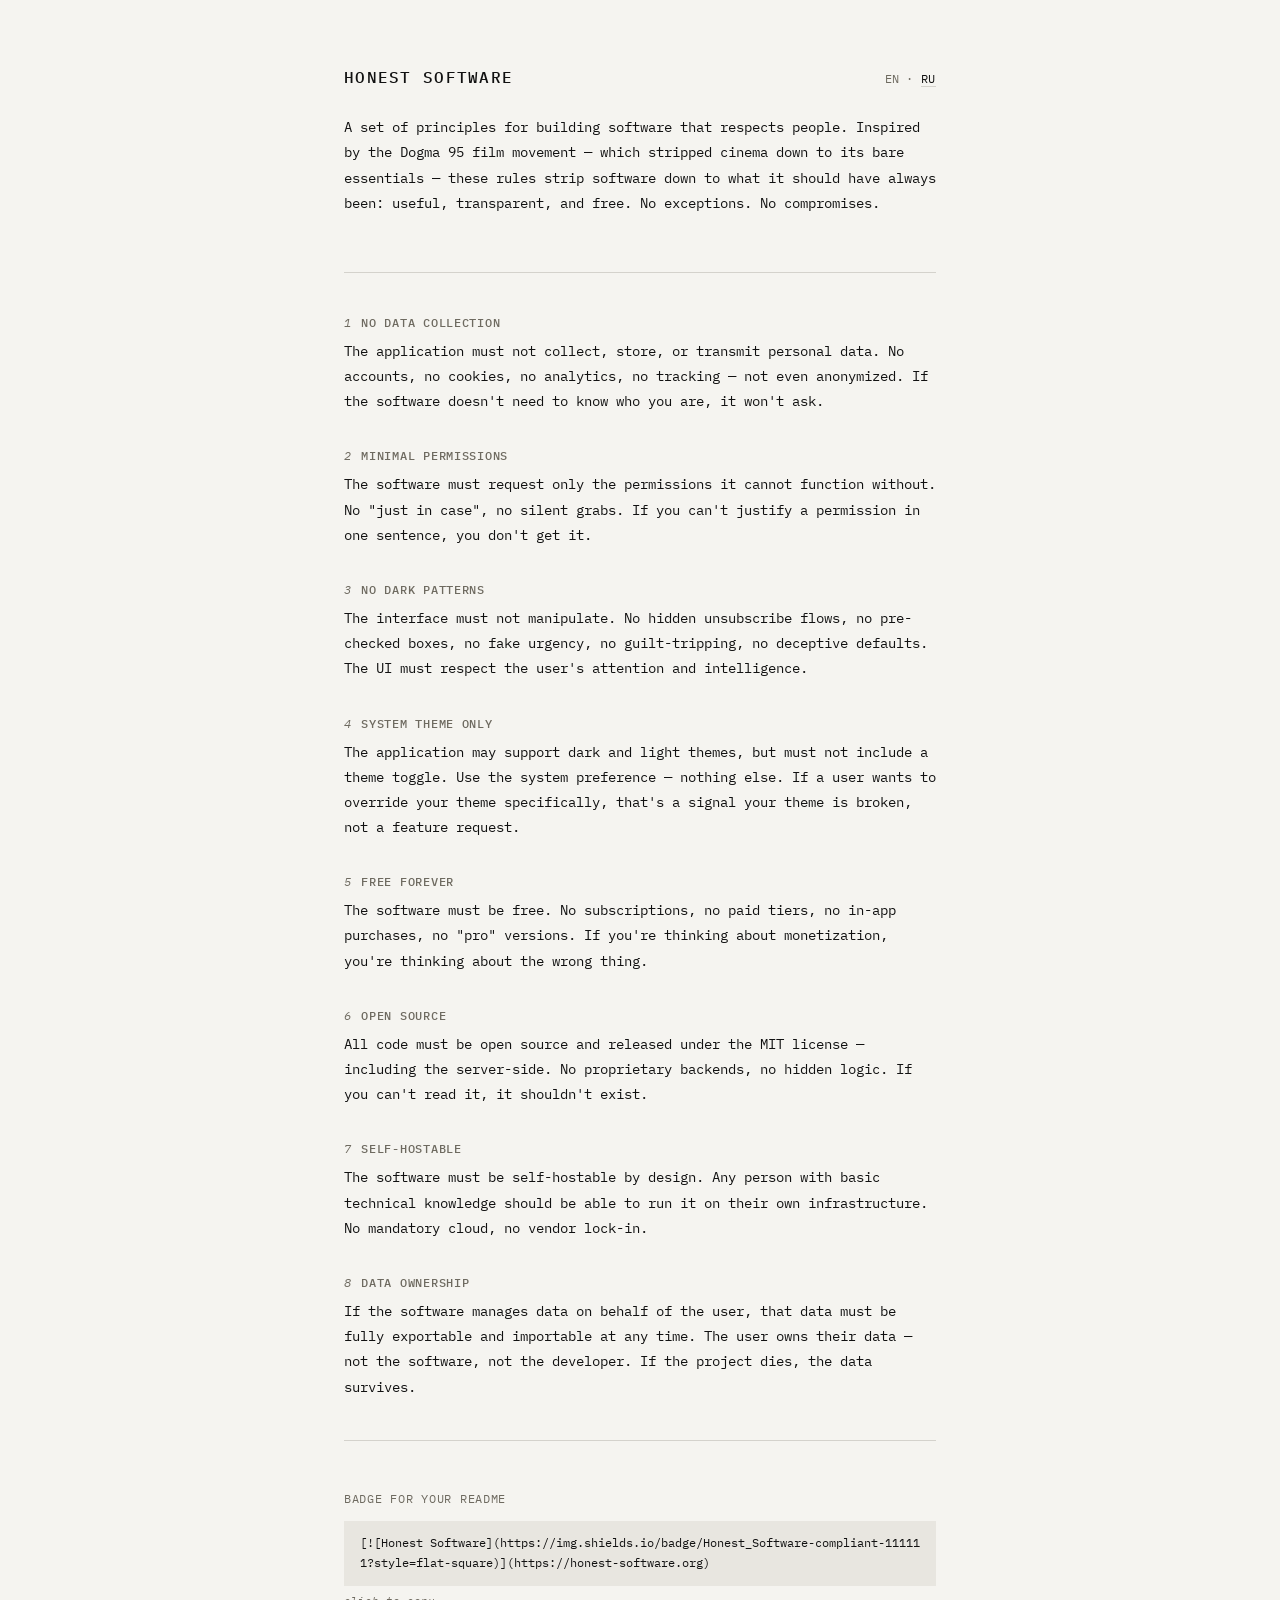
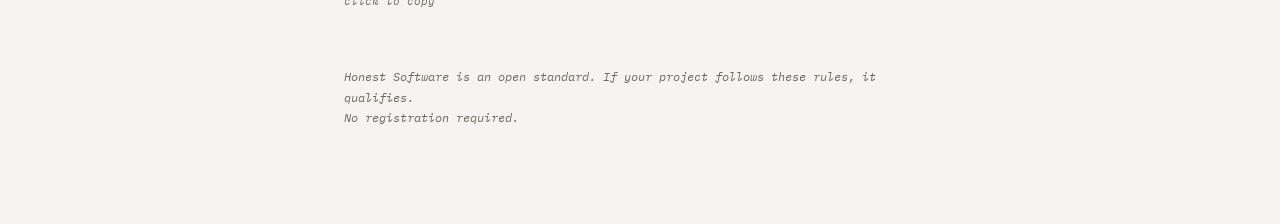
==== index.html @ a2bb9f9b "Honest Software manifesto Manifesto text in English and Russian, plus a static page for honest-softw" ====
<!DOCTYPE html>
<html lang="en">
<head>
  <meta charset="UTF-8">
  <meta name="viewport" content="width=device-width, initial-scale=1.0">
  <title>Honest Software</title>

  <link rel="preconnect" href="https://fonts.googleapis.com">
  <link rel="preconnect" href="https://fonts.gstatic.com" crossorigin>
  <link rel="preload" as="style"
        href="https://fonts.googleapis.com/css2?family=IBM+Plex+Mono:ital,wght@0,400;0,500;1,400&display=swap"
        onload="this.onload=null;this.rel='stylesheet'">
  <noscript>
    <link rel="stylesheet"
          href="https://fonts.googleapis.com/css2?family=IBM+Plex+Mono:ital,wght@0,400;0,500;1,400&display=swap">
  </noscript>

  <style>
    *, *::before, *::after {
      box-sizing: border-box;
      margin: 0;
      padding: 0;
    }

    :root {
      --bg: #f5f4f0;
      --fg: #111;
      --muted: #6e6a60;
      --rule: #d4d2cc;
      --badge-bg: #e8e6e0;
      --badge-bg-hover: #dedad2;
    }

    html {
      font-size: 16px;
    }

    body {
      background: var(--bg);
      color: var(--fg);
      font-family: 'IBM Plex Mono', monospace;
      line-height: 1.7;
      padding: 4rem 1.5rem 6rem;
      max-width: 640px;
      margin: 0 auto;
      overflow-x: hidden;
    }

    header {
      margin-bottom: 3.5rem;
    }

    .topline {
      display: flex;
      justify-content: space-between;
      align-items: baseline;
      gap: 1rem;
      margin-bottom: 1.5rem;
    }

    h1 {
      font-size: 1rem;
      font-weight: 500;
      letter-spacing: 0.08em;
      text-transform: uppercase;
    }

    .lang {
      font-size: 0.75rem;
      letter-spacing: 0.06em;
      white-space: nowrap;
    }

    .lang a {
      color: var(--fg);
      text-decoration: none;
      border-bottom: 1px solid var(--rule);
    }

    .lang a:hover {
      border-bottom-color: var(--fg);
    }

    .lang [aria-current],
    .lang .sep {
      color: var(--muted);
    }

    .lang .sep {
      margin: 0 0.4rem;
    }

    .preamble {
      font-size: 0.875rem;
      color: var(--fg);
      line-height: 1.8;
    }

    hr {
      border: none;
      border-top: 1px solid var(--rule);
      margin: 2.5rem 0;
    }

    ol {
      list-style: none;
    }

    ol li {
      margin-bottom: 2rem;
    }

    .rule-title {
      font-size: 0.75rem;
      font-weight: 500;
      letter-spacing: 0.06em;
      text-transform: uppercase;
      color: var(--muted);
      margin-bottom: 0.35rem;
    }

    .rule-number {
      font-style: italic;
      font-weight: 400;
      margin-right: 0.6rem;
    }

    .rule-body {
      font-size: 0.875rem;
      line-height: 1.8;
    }

    footer {
      margin-top: 3.5rem;
      font-size: 0.75rem;
      color: var(--muted);
      font-style: italic;
    }

    .badge-section {
      margin-top: 3rem;
    }

    .badge-label {
      font-size: 0.75rem;
      text-transform: uppercase;
      letter-spacing: 0.06em;
      color: var(--muted);
      margin-bottom: 0.75rem;
    }

    .badge-code {
      font: inherit;
      font-size: 0.75rem;
      color: var(--fg);
      background: var(--badge-bg);
      border: none;
      display: block;
      width: 100%;
      text-align: left;
      padding: 0.75rem 1rem;
      white-space: pre-wrap;
      word-break: break-all;
      cursor: pointer;
      transition: background 0.15s;
    }

    .badge-code:hover {
      background: var(--badge-bg-hover);
    }

    .badge-code:focus-visible {
      outline: 2px solid var(--fg);
      outline-offset: 2px;
    }

    .copy-hint {
      font-size: 0.7rem;
      color: var(--muted);
      margin-top: 0.4rem;
      font-style: italic;
    }

    @media (prefers-color-scheme: dark) {
      :root {
        --bg: #141412;
        --fg: #e8e6e0;
        --muted: #8a857a;
        --rule: #2a2926;
        --badge-bg: #1e1d1a;
        --badge-bg-hover: #252320;
      }
    }

    @media (max-width: 480px) {
      body {
        padding: 2.5rem 1.25rem 4rem;
      }
    }
  </style>
</head>
<body>

  <header>
    <div class="topline">
      <h1>Honest Software</h1>
      <nav class="lang" aria-label="Language">
        <span aria-current="true">EN</span><span class="sep">·</span><a href="/ru/" lang="ru">RU</a>
      </nav>
    </div>
    <p class="preamble">
      A set of principles for building software that respects people.
      Inspired by the Dogma 95 film movement — which stripped cinema down to its bare essentials —
      these rules strip software down to what it should have always been:
      useful, transparent, and free. No exceptions. No compromises.
    </p>
  </header>

  <hr>

  <ol>
    <li>
      <div class="rule-title"><span class="rule-number">1</span>No data collection</div>
      <div class="rule-body">The application must not collect, store, or transmit personal data. No accounts, no cookies, no analytics, no tracking — not even anonymized. If the software doesn't need to know who you are, it won't ask.</div>
    </li>
    <li>
      <div class="rule-title"><span class="rule-number">2</span>Minimal permissions</div>
      <div class="rule-body">The software must request only the permissions it cannot function without. No "just in case", no silent grabs. If you can't justify a permission in one sentence, you don't get it.</div>
    </li>
    <li>
      <div class="rule-title"><span class="rule-number">3</span>No dark patterns</div>
      <div class="rule-body">The interface must not manipulate. No hidden unsubscribe flows, no pre-checked boxes, no fake urgency, no guilt-tripping, no deceptive defaults. The UI must respect the user's attention and intelligence.</div>
    </li>
    <li>
      <div class="rule-title"><span class="rule-number">4</span>System theme only</div>
      <div class="rule-body">The application may support dark and light themes, but must not include a theme toggle. Use the system preference — nothing else. If a user wants to override your theme specifically, that's a signal your theme is broken, not a feature request.</div>
    </li>
    <li>
      <div class="rule-title"><span class="rule-number">5</span>Free forever</div>
      <div class="rule-body">The software must be free. No subscriptions, no paid tiers, no in-app purchases, no "pro" versions. If you're thinking about monetization, you're thinking about the wrong thing.</div>
    </li>
    <li>
      <div class="rule-title"><span class="rule-number">6</span>Open source</div>
      <div class="rule-body">All code must be open source and released under the MIT license — including the server-side. No proprietary backends, no hidden logic. If you can't read it, it shouldn't exist.</div>
    </li>
    <li>
      <div class="rule-title"><span class="rule-number">7</span>Self-hostable</div>
      <div class="rule-body">The software must be self-hostable by design. Any person with basic technical knowledge should be able to run it on their own infrastructure. No mandatory cloud, no vendor lock-in.</div>
    </li>
    <li>
      <div class="rule-title"><span class="rule-number">8</span>Data ownership</div>
      <div class="rule-body">If the software manages data on behalf of the user, that data must be fully exportable and importable at any time. The user owns their data — not the software, not the developer. If the project dies, the data survives.</div>
    </li>
  </ol>

  <hr>

  <div class="badge-section">
    <div class="badge-label">Badge for your README</div>
    <button type="button" class="badge-code" id="badge">[![Honest Software](https://img.shields.io/badge/Honest_Software-compliant-111111?style=flat-square)](https://honest-software.org)</button>
    <div class="copy-hint" id="hint" aria-live="polite">click to copy</div>
  </div>

  <footer>
    <p>Honest Software is an open standard. If your project follows these rules, it qualifies.<br>No registration required.</p>
  </footer>

  <script>
    (function () {
      var badge = document.getElementById('badge');
      var hint = document.getElementById('hint');
      var idle = hint.textContent;

      function say(message) {
        hint.textContent = message;
        setTimeout(function () { hint.textContent = idle; }, 2000);
      }

      badge.addEventListener('click', function () {
        navigator.clipboard.writeText(badge.textContent.trim()).then(
          function () { say('copied'); },
          function () { say('copy failed — select the text manually'); }
        );
      });
    })();
  </script>

</body>
</html>
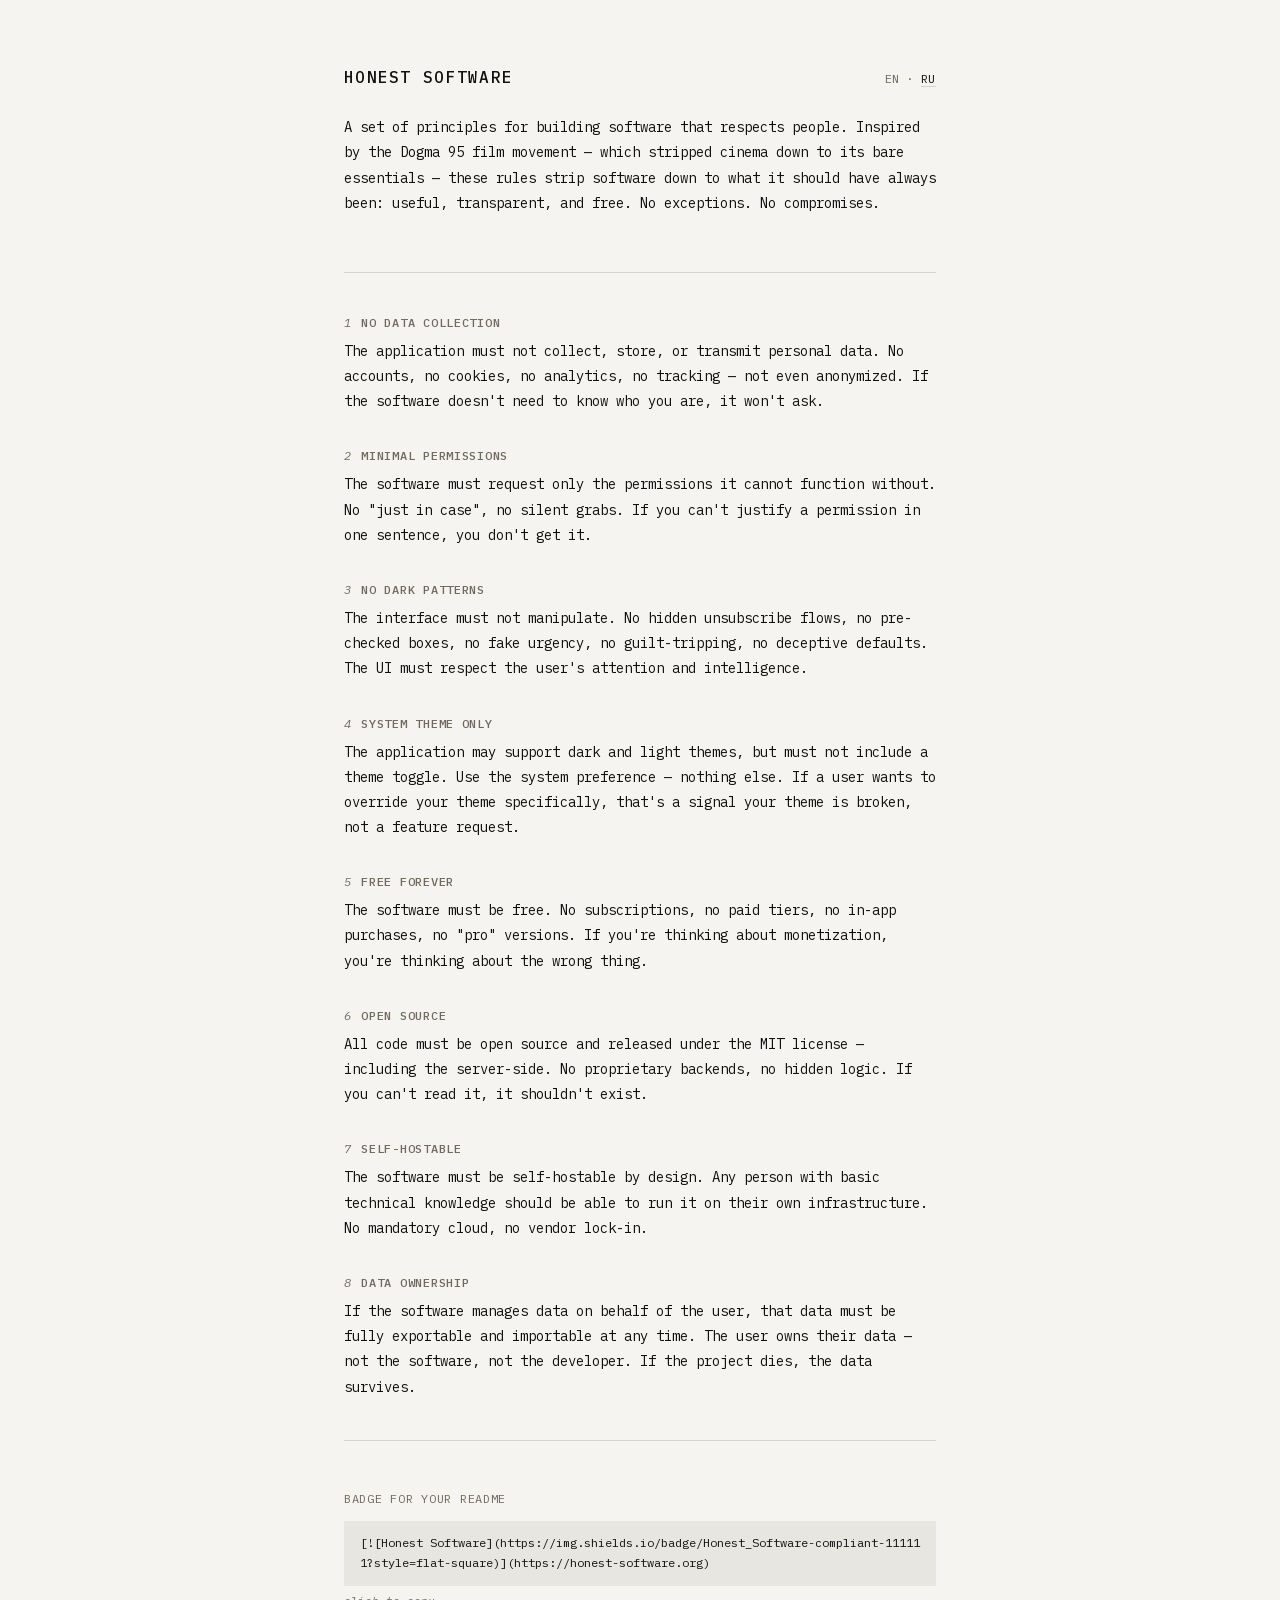
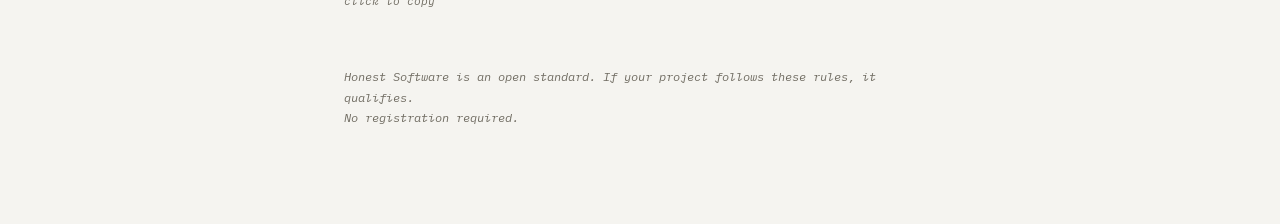
==== commit 3541c234: "Self-host IBM Plex Mono Rule 1 forbids third-party requests the user never asked for, and the page o" ====
--- a/index.html
+++ b/index.html
@@ -4,18 +4,217 @@
   <meta charset="UTF-8">
   <meta name="viewport" content="width=device-width, initial-scale=1.0">
   <title>Honest Software</title>
-
-  <link rel="preconnect" href="https://fonts.googleapis.com">
-  <link rel="preconnect" href="https://fonts.gstatic.com" crossorigin>
-  <link rel="preload" as="style"
-        href="https://fonts.googleapis.com/css2?family=IBM+Plex+Mono:ital,wght@0,400;0,500;1,400&display=swap"
-        onload="this.onload=null;this.rel='stylesheet'">
-  <noscript>
-    <link rel="stylesheet"
-          href="https://fonts.googleapis.com/css2?family=IBM+Plex+Mono:ital,wght@0,400;0,500;1,400&display=swap">
-  </noscript>
+  <meta name="description" content="Eight rules for software that respects people: no data collection, no dark patterns, free, open source, self-hostable. An open standard — no registration required.">
+
+  <link rel="canonical" href="https://honest-software.org/">
+  <link rel="alternate" hreflang="en" href="https://honest-software.org/">
+  <link rel="alternate" hreflang="ru" href="https://honest-software.org/ru/">
+  <link rel="alternate" hreflang="x-default" href="https://honest-software.org/">
+  <link rel="icon" href="/favicon.svg" type="image/svg+xml">
+
+  <meta property="og:type" content="website">
+  <meta property="og:site_name" content="Honest Software">
+  <meta property="og:title" content="Honest Software">
+  <meta property="og:description" content="Eight rules for software that respects people. An open standard — no registration required.">
+  <meta property="og:url" content="https://honest-software.org/">
+  <meta property="og:locale" content="en_US">
+  <meta property="og:locale:alternate" content="ru_RU">
+  <meta name="twitter:card" content="summary">
+
+  <script type="application/ld+json">
+  {
+    "@context": "https://schema.org",
+    "@graph": [
+      {
+        "@type": "WebSite",
+        "@id": "https://honest-software.org/#website",
+        "url": "https://honest-software.org/",
+        "name": "Honest Software",
+        "inLanguage": ["en", "ru"],
+        "license": "https://spdx.org/licenses/MIT.html"
+      },
+      {
+        "@type": "DefinedTermSet",
+        "@id": "https://honest-software.org/#manifesto",
+        "name": "Honest Software",
+        "url": "https://honest-software.org/",
+        "inLanguage": "en",
+        "description": "A set of principles for building software that respects people. Inspired by the Dogma 95 film movement, these rules strip software down to what it should have always been: useful, transparent, and free. An open standard — no registration required.",
+        "license": "https://spdx.org/licenses/MIT.html",
+        "hasDefinedTerm": [
+          {
+            "@type": "DefinedTerm",
+            "@id": "https://honest-software.org/#rule-1",
+            "termCode": "1",
+            "name": "No data collection",
+            "description": "The application must not collect, store, or transmit personal data. No accounts, no cookies, no analytics, no tracking — not even anonymized. If the software doesn't need to know who you are, it won't ask."
+          },
+          {
+            "@type": "DefinedTerm",
+            "@id": "https://honest-software.org/#rule-2",
+            "termCode": "2",
+            "name": "Minimal permissions",
+            "description": "The software must request only the permissions it cannot function without. No \"just in case\", no silent grabs. If you can't justify a permission in one sentence, you don't get it."
+          },
+          {
+            "@type": "DefinedTerm",
+            "@id": "https://honest-software.org/#rule-3",
+            "termCode": "3",
+            "name": "No dark patterns",
+            "description": "The interface must not manipulate. No hidden unsubscribe flows, no pre-checked boxes, no fake urgency, no guilt-tripping, no deceptive defaults. The UI must respect the user's attention and intelligence."
+          },
+          {
+            "@type": "DefinedTerm",
+            "@id": "https://honest-software.org/#rule-4",
+            "termCode": "4",
+            "name": "System theme only",
+            "description": "The application may support dark and light themes, but must not include a theme toggle. Use the system preference — nothing else. If a user wants to override your theme specifically, that's a signal your theme is broken, not a feature request."
+          },
+          {
+            "@type": "DefinedTerm",
+            "@id": "https://honest-software.org/#rule-5",
+            "termCode": "5",
+            "name": "Free forever",
+            "description": "The software must be free. No subscriptions, no paid tiers, no in-app purchases, no \"pro\" versions. If you're thinking about monetization, you're thinking about the wrong thing."
+          },
+          {
+            "@type": "DefinedTerm",
+            "@id": "https://honest-software.org/#rule-6",
+            "termCode": "6",
+            "name": "Open source",
+            "description": "All code must be open source and released under the MIT license — including the server-side. No proprietary backends, no hidden logic. If you can't read it, it shouldn't exist."
+          },
+          {
+            "@type": "DefinedTerm",
+            "@id": "https://honest-software.org/#rule-7",
+            "termCode": "7",
+            "name": "Self-hostable",
+            "description": "The software must be self-hostable by design. Any person with basic technical knowledge should be able to run it on their own infrastructure. No mandatory cloud, no vendor lock-in."
+          },
+          {
+            "@type": "DefinedTerm",
+            "@id": "https://honest-software.org/#rule-8",
+            "termCode": "8",
+            "name": "Data ownership",
+            "description": "If the software manages data on behalf of the user, that data must be fully exportable and importable at any time. The user owns their data — not the software, not the developer. If the project dies, the data survives."
+          }
+        ]
+      }
+    ]
+  }
+  </script>
+
+  <link rel="preload" as="font" type="font/woff2" href="/fonts/ibm-plex-mono-400-latin.woff2" crossorigin>
 
   <style>
+    @font-face {
+      font-family: 'IBM Plex Mono';
+      font-style: normal;
+      font-weight: 400;
+      font-display: swap;
+      src: url('/fonts/ibm-plex-mono-400-latin.woff2') format('woff2');
+      unicode-range: U+0000-00FF, U+0131, U+0152-0153, U+02BB-02BC, U+02C6, U+02DA, U+02DC, U+0304, U+0308, U+0329, U+2000-206F, U+20AC, U+2122, U+2191, U+2193, U+2212, U+2215, U+FEFF, U+FFFD;
+    }
+
+    @font-face {
+      font-family: 'IBM Plex Mono';
+      font-style: normal;
+      font-weight: 400;
+      font-display: swap;
+      src: url('/fonts/ibm-plex-mono-400-latin-ext.woff2') format('woff2');
+      unicode-range: U+0100-02BA, U+02BD-02C5, U+02C7-02CC, U+02CE-02D7, U+02DD-02FF, U+0304, U+0308, U+0329, U+1D00-1DBF, U+1E00-1E9F, U+1EF2-1EFF, U+2020, U+20A0-20AB, U+20AD-20C0, U+2113, U+2C60-2C7F, U+A720-A7FF;
+    }
+
+    @font-face {
+      font-family: 'IBM Plex Mono';
+      font-style: normal;
+      font-weight: 400;
+      font-display: swap;
+      src: url('/fonts/ibm-plex-mono-400-cyrillic.woff2') format('woff2');
+      unicode-range: U+0301, U+0400-045F, U+0490-0491, U+04B0-04B1, U+2116;
+    }
+
+    @font-face {
+      font-family: 'IBM Plex Mono';
+      font-style: normal;
+      font-weight: 400;
+      font-display: swap;
+      src: url('/fonts/ibm-plex-mono-400-cyrillic-ext.woff2') format('woff2');
+      unicode-range: U+0460-052F, U+1C80-1C8A, U+20B4, U+2DE0-2DFF, U+A640-A69F, U+FE2E-FE2F;
+    }
+
+    @font-face {
+      font-family: 'IBM Plex Mono';
+      font-style: italic;
+      font-weight: 400;
+      font-display: swap;
+      src: url('/fonts/ibm-plex-mono-400-italic-latin.woff2') format('woff2');
+      unicode-range: U+0000-00FF, U+0131, U+0152-0153, U+02BB-02BC, U+02C6, U+02DA, U+02DC, U+0304, U+0308, U+0329, U+2000-206F, U+20AC, U+2122, U+2191, U+2193, U+2212, U+2215, U+FEFF, U+FFFD;
+    }
+
+    @font-face {
+      font-family: 'IBM Plex Mono';
+      font-style: italic;
+      font-weight: 400;
+      font-display: swap;
+      src: url('/fonts/ibm-plex-mono-400-italic-latin-ext.woff2') format('woff2');
+      unicode-range: U+0100-02BA, U+02BD-02C5, U+02C7-02CC, U+02CE-02D7, U+02DD-02FF, U+0304, U+0308, U+0329, U+1D00-1DBF, U+1E00-1E9F, U+1EF2-1EFF, U+2020, U+20A0-20AB, U+20AD-20C0, U+2113, U+2C60-2C7F, U+A720-A7FF;
+    }
+
+    @font-face {
+      font-family: 'IBM Plex Mono';
+      font-style: italic;
+      font-weight: 400;
+      font-display: swap;
+      src: url('/fonts/ibm-plex-mono-400-italic-cyrillic.woff2') format('woff2');
+      unicode-range: U+0301, U+0400-045F, U+0490-0491, U+04B0-04B1, U+2116;
+    }
+
+    @font-face {
+      font-family: 'IBM Plex Mono';
+      font-style: italic;
+      font-weight: 400;
+      font-display: swap;
+      src: url('/fonts/ibm-plex-mono-400-italic-cyrillic-ext.woff2') format('woff2');
+      unicode-range: U+0460-052F, U+1C80-1C8A, U+20B4, U+2DE0-2DFF, U+A640-A69F, U+FE2E-FE2F;
+    }
+
+    @font-face {
+      font-family: 'IBM Plex Mono';
+      font-style: normal;
+      font-weight: 500;
+      font-display: swap;
+      src: url('/fonts/ibm-plex-mono-500-latin.woff2') format('woff2');
+      unicode-range: U+0000-00FF, U+0131, U+0152-0153, U+02BB-02BC, U+02C6, U+02DA, U+02DC, U+0304, U+0308, U+0329, U+2000-206F, U+20AC, U+2122, U+2191, U+2193, U+2212, U+2215, U+FEFF, U+FFFD;
+    }
+
+    @font-face {
+      font-family: 'IBM Plex Mono';
+      font-style: normal;
+      font-weight: 500;
+      font-display: swap;
+      src: url('/fonts/ibm-plex-mono-500-latin-ext.woff2') format('woff2');
+      unicode-range: U+0100-02BA, U+02BD-02C5, U+02C7-02CC, U+02CE-02D7, U+02DD-02FF, U+0304, U+0308, U+0329, U+1D00-1DBF, U+1E00-1E9F, U+1EF2-1EFF, U+2020, U+20A0-20AB, U+20AD-20C0, U+2113, U+2C60-2C7F, U+A720-A7FF;
+    }
+
+    @font-face {
+      font-family: 'IBM Plex Mono';
+      font-style: normal;
+      font-weight: 500;
+      font-display: swap;
+      src: url('/fonts/ibm-plex-mono-500-cyrillic.woff2') format('woff2');
+      unicode-range: U+0301, U+0400-045F, U+0490-0491, U+04B0-04B1, U+2116;
+    }
+
+    @font-face {
+      font-family: 'IBM Plex Mono';
+      font-style: normal;
+      font-weight: 500;
+      font-display: swap;
+      src: url('/fonts/ibm-plex-mono-500-cyrillic-ext.woff2') format('woff2');
+      unicode-range: U+0460-052F, U+1C80-1C8A, U+20B4, U+2DE0-2DFF, U+A640-A69F, U+FE2E-FE2F;
+    }
+
     *, *::before, *::after {
       box-sizing: border-box;
       margin: 0;
@@ -218,37 +417,37 @@
 
   <hr>
 
-  <ol>
-    <li>
-      <div class="rule-title"><span class="rule-number">1</span>No data collection</div>
+  <ol role="list">
+    <li>
+      <h2 class="rule-title"><span class="rule-number">1</span>No data collection</h2>
       <div class="rule-body">The application must not collect, store, or transmit personal data. No accounts, no cookies, no analytics, no tracking — not even anonymized. If the software doesn't need to know who you are, it won't ask.</div>
     </li>
     <li>
-      <div class="rule-title"><span class="rule-number">2</span>Minimal permissions</div>
+      <h2 class="rule-title"><span class="rule-number">2</span>Minimal permissions</h2>
       <div class="rule-body">The software must request only the permissions it cannot function without. No "just in case", no silent grabs. If you can't justify a permission in one sentence, you don't get it.</div>
     </li>
     <li>
-      <div class="rule-title"><span class="rule-number">3</span>No dark patterns</div>
+      <h2 class="rule-title"><span class="rule-number">3</span>No dark patterns</h2>
       <div class="rule-body">The interface must not manipulate. No hidden unsubscribe flows, no pre-checked boxes, no fake urgency, no guilt-tripping, no deceptive defaults. The UI must respect the user's attention and intelligence.</div>
     </li>
     <li>
-      <div class="rule-title"><span class="rule-number">4</span>System theme only</div>
+      <h2 class="rule-title"><span class="rule-number">4</span>System theme only</h2>
       <div class="rule-body">The application may support dark and light themes, but must not include a theme toggle. Use the system preference — nothing else. If a user wants to override your theme specifically, that's a signal your theme is broken, not a feature request.</div>
     </li>
     <li>
-      <div class="rule-title"><span class="rule-number">5</span>Free forever</div>
+      <h2 class="rule-title"><span class="rule-number">5</span>Free forever</h2>
       <div class="rule-body">The software must be free. No subscriptions, no paid tiers, no in-app purchases, no "pro" versions. If you're thinking about monetization, you're thinking about the wrong thing.</div>
     </li>
     <li>
-      <div class="rule-title"><span class="rule-number">6</span>Open source</div>
+      <h2 class="rule-title"><span class="rule-number">6</span>Open source</h2>
       <div class="rule-body">All code must be open source and released under the MIT license — including the server-side. No proprietary backends, no hidden logic. If you can't read it, it shouldn't exist.</div>
     </li>
     <li>
-      <div class="rule-title"><span class="rule-number">7</span>Self-hostable</div>
+      <h2 class="rule-title"><span class="rule-number">7</span>Self-hostable</h2>
       <div class="rule-body">The software must be self-hostable by design. Any person with basic technical knowledge should be able to run it on their own infrastructure. No mandatory cloud, no vendor lock-in.</div>
     </li>
     <li>
-      <div class="rule-title"><span class="rule-number">8</span>Data ownership</div>
+      <h2 class="rule-title"><span class="rule-number">8</span>Data ownership</h2>
       <div class="rule-body">If the software manages data on behalf of the user, that data must be fully exportable and importable at any time. The user owns their data — not the software, not the developer. If the project dies, the data survives.</div>
     </li>
   </ol>
